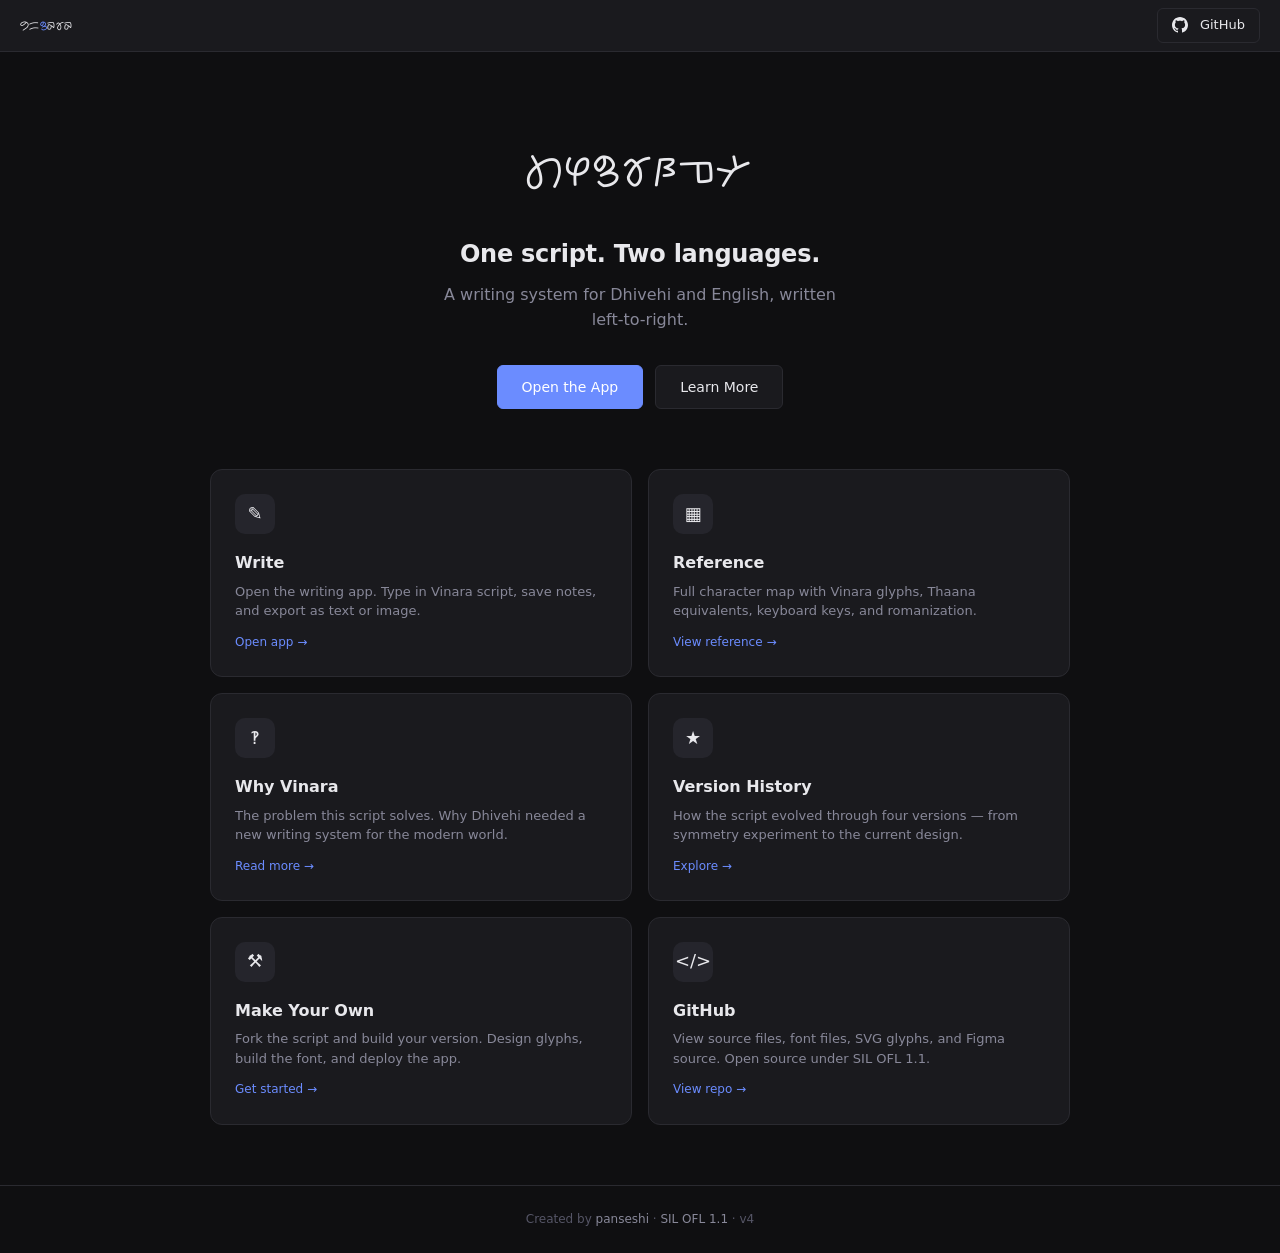
==== index.html @ c8cb887d "initial commit" ====
<!DOCTYPE html>
<html lang="en">
<head>
<meta charset="UTF-8">
<meta name="viewport" content="width=device-width, initial-scale=1.0">
<title>Vinara</title>
<meta name="description" content="Vinara — a writing system for Dhivehi and English">
<link rel="stylesheet" href="style.css">
</head>
<body>

<header>
  <a href="/" class="wordmark">vi<span>n</span>ara</a>
  <div class="header-right">
    <a href="https://github.com/panseshi/vinara" target="_blank" class="btn" style="font-size: 13px;">
      <svg viewBox="0 0 24 24" width="16" height="16" fill="currentColor" style="margin-right: 6px;"><path d="M12 0c-6.626 0-12 5.373-12 12 0 5.302 3.438 9.8 8.207 11.387.599.111.793-.261.793-.577v-2.234c-3.338.726-4.033-1.416-4.033-1.416-.546-1.387-1.333-1.756-1.333-1.756-1.089-.745.083-.729.083-.729 1.205.084 1.839 1.237 1.839 1.237 1.07 1.834 2.807 1.304 3.492.997.107-.775.418-1.305.762-1.604-2.665-.305-5.467-1.334-5.467-5.931 0-1.311.469-2.381 1.236-3.221-.124-.303-.535-1.524.117-3.176 0 0 1.008-.322 3.301 1.23.957-.266 1.983-.399 3.003-.404 1.02.005 2.047.138 3.006.404 2.291-1.552 3.297-1.23 3.297-1.23.653 1.653.242 2.874.118 3.176.77.84 1.235 1.911 1.235 3.221 0 4.609-2.807 5.624-5.479 5.921.43.372.823 1.102.823 2.222v3.293c0 .319.192.694.801.576 4.765-1.589 8.199-6.086 8.199-11.386 0-6.627-5.373-12-12-12z"/></svg>
      GitHub
    </a>
  </div>
</header>

<div class="landing">

  <section class="landing-hero">
    <div class="hero-glyphs">hSnrbLk</div>
    <div class="hero-tagline">One script. Two languages.</div>
    <div class="hero-sub">A writing system for Dhivehi and English, written left-to-right.</div>
    <div class="hero-cta">
      <a href="app/" class="btn btn-primary">Open the App</a>
      <a href="about/" class="btn">Learn More</a>
    </div>
  </section>

  <section class="cards-grid">
    <a href="app/" class="card">
      <div class="card-icon">&#9998;</div>
      <div class="card-title">Write</div>
      <div class="card-desc">Open the writing app. Type in Vinara script, save notes, and export as text or image.</div>
      <div class="card-arrow">Open app &rarr;</div>
    </a>

    <a href="reference/" class="card">
      <div class="card-icon">&#9638;</div>
      <div class="card-title">Reference</div>
      <div class="card-desc">Full character map with Vinara glyphs, Thaana equivalents, keyboard keys, and romanization.</div>
      <div class="card-arrow">View reference &rarr;</div>
    </a>

    <a href="about/" class="card">
      <div class="card-icon">&#8253;</div>
      <div class="card-title">Why Vinara</div>
      <div class="card-desc">The problem this script solves. Why Dhivehi needed a new writing system for the modern world.</div>
      <div class="card-arrow">Read more &rarr;</div>
    </a>

    <a href="origins/" class="card">
      <div class="card-icon">&#9733;</div>
      <div class="card-title">Version History</div>
      <div class="card-desc">How the script evolved through four versions — from symmetry experiment to the current design.</div>
      <div class="card-arrow">Explore &rarr;</div>
    </a>

    <a href="guide/" class="card">
      <div class="card-icon">&#9874;</div>
      <div class="card-title">Make Your Own</div>
      <div class="card-desc">Fork the script and build your version. Design glyphs, build the font, and deploy the app.</div>
      <div class="card-arrow">Get started &rarr;</div>
    </a>

    <a href="https://github.com/panseshi/vinara" target="_blank" class="card">
      <div class="card-icon">&#60;&#47;&#62;</div>
      <div class="card-title">GitHub</div>
      <div class="card-desc">View source files, font files, SVG glyphs, and Figma source. Open source under SIL OFL 1.1.</div>
      <div class="card-arrow">View repo &rarr;</div>
    </a>
  </section>

  <footer class="site-footer">
    Created by <a href="https://github.com/panseshi">panseshi</a> &middot; <a href="LICENSE">SIL OFL 1.1</a> &middot; v4
  </footer>

</div>

<script>
(function() {
  'use strict';
  var saved = localStorage.getItem('vinara_theme');
  if (saved === 'light') document.documentElement.classList.add('light');
})();
</script>

</body>
</html>
---- style.css ----
/* 
  Shared styles across all Vinara pages
  - CSS variables for theming
  - @font-face for Vinara font
  - Base typography
  - Nav component
  - Card component (landing page)
  - Editorial styles (about/origins/guide pages)
  - Minimal functional styles (app/reference pages)
*/

/* ── Font Face ─────────────────────────────────────────────── */
@font-face {
  font-family: 'Vinara';
  src: url('font/vinara.ttf') format('truetype');
  font-weight: normal;
  font-style: normal;
  font-display: swap;
}

/* ── CSS Variables ─────────────────────────────────────────── */
:root {
  --bg: #0f0f11;
  --surface: #1a1a1e;
  --surface-raised: #222228;
  --border: #2a2a30;
  --border-light: #3a3a44;
  --text: #e8e8ec;
  --text-dim: #888899;
  --text-muted: #555566;
  --accent: #6b8cff;
  --accent-hover: #8aa8ff;
  --hover: #25252c;
  --active: #2a2a35;
  --danger: #ff6b6b;
  --danger-bg: rgba(255, 107, 107, 0.1);
  --font-ui: 'Inter', 'Segoe UI', system-ui, -apple-system, sans-serif;
  --font-body: 'Inter', 'Segoe UI', system-ui, -apple-system, sans-serif;
}

.light {
  --bg: #fafafa;
  --surface: #ffffff;
  --surface-raised: #f5f5f7;
  --border: #e2e2e8;
  --border-light: #d0d0d8;
  --text: #1a1a1e;
  --text-dim: #666670;
  --text-muted: #9999a5;
  --accent: #4a6fff;
  --accent-hover: #3a5fee;
  --hover: #f0f0f5;
  --active: #e8e8f0;
  --danger: #e03030;
  --danger-bg: rgba(224, 48, 48, 0.08);
}

/* ── Base Reset ────────────────────────────────────────────── */
*, *::before, *::after {
  box-sizing: border-box;
  margin: 0;
  padding: 0;
}

html {
  scroll-behavior: smooth;
}

body {
  font-family: var(--font-body);
  background: var(--bg);
  color: var(--text);
  line-height: 1.6;
  -webkit-font-smoothing: antialiased;
  -moz-osx-font-smoothing: grayscale;
}

a {
  color: var(--accent);
  text-decoration: none;
}

a:hover {
  color: var(--accent-hover);
  text-decoration: underline;
}

/* ── Typography ────────────────────────────────────────────── */
h1, h2, h3, h4 {
  font-weight: 600;
  line-height: 1.3;
  letter-spacing: -0.01em;
}

h1 { font-size: 2.5rem; }
h2 { font-size: 1.75rem; margin-top: 2.5rem; margin-bottom: 1rem; }
h3 { font-size: 1.25rem; margin-top: 2rem; margin-bottom: 0.75rem; }

p {
  margin-bottom: 1rem;
  color: var(--text-dim);
}

/* ── Buttons ───────────────────────────────────────────────── */
.btn {
  display: inline-flex;
  align-items: center;
  gap: 6px;
  padding: 6px 14px;
  border-radius: 6px;
  border: 1px solid var(--border);
  background: var(--surface);
  color: var(--text);
  font-size: 12px;
  font-family: var(--font-ui);
  cursor: pointer;
  transition: background 0.15s, border-color 0.15s;
}

.btn:hover {
  background: var(--hover);
  border-color: var(--border-light);
}

.btn-primary {
  background: var(--accent);
  border-color: var(--accent);
  color: #fff;
}

.btn-primary:hover {
  background: var(--accent-hover);
  border-color: var(--accent-hover);
}

.icon-btn {
  width: 32px;
  height: 32px;
  display: flex;
  align-items: center;
  justify-content: center;
  border-radius: 6px;
  border: none;
  background: transparent;
  color: var(--text-dim);
  cursor: pointer;
  transition: background 0.15s, color 0.15s;
}

.icon-btn:hover {
  background: var(--hover);
  color: var(--text);
}

.icon-btn svg {
  width: 18px;
  height: 18px;
  stroke: currentColor;
  fill: none;
  stroke-width: 2;
  stroke-linecap: round;
  stroke-linejoin: round;
}

/* ── Header / Nav ──────────────────────────────────────────── */
header {
  display: flex;
  align-items: center;
  justify-content: space-between;
  padding: 0 20px;
  height: 52px;
  border-bottom: 1px solid var(--border);
  background: var(--surface);
  position: sticky;
  top: 0;
  z-index: 10;
}

.wordmark {
  font-family: 'Vinara', serif;
  font-size: 20px;
  letter-spacing: 0.02em;
  color: var(--text);
  text-decoration: none;
}

.wordmark span {
  color: var(--accent);
}

.wordmark:hover {
  text-decoration: none;
  color: var(--text);
}

.header-right {
  display: flex;
  align-items: center;
  gap: 8px;
}

.theme-btn {
  display: flex;
  align-items: center;
  gap: 6px;
  padding: 4px 10px;
  border-radius: 6px;
  border: none;
  background: transparent;
  color: var(--text-dim);
  font-size: 12px;
  font-family: var(--font-ui);
  cursor: pointer;
  transition: background 0.15s, color 0.15s;
}

.theme-btn:hover {
  background: var(--hover);
  color: var(--text);
}

.theme-btn svg {
  width: 16px;
  height: 16px;
  stroke: currentColor;
  fill: none;
  stroke-width: 2;
  stroke-linecap: round;
  stroke-linejoin: round;
}

.theme-label {
  display: none;
}

@media (min-width: 600px) {
  .theme-label {
    display: inline;
  }
}

/* ── Tabs ──────────────────────────────────────────────────── */
.tabs {
  display: flex;
  gap: 2px;
  background: var(--bg);
  padding: 3px;
  border-radius: 8px;
  border: 1px solid var(--border);
}

.tab {
  padding: 5px 14px;
  border: none;
  background: transparent;
  color: var(--text-dim);
  font-size: 13px;
  font-family: var(--font-ui);
  border-radius: 5px;
  cursor: pointer;
  transition: background 0.15s, color 0.15s;
}

.tab.active {
  background: var(--surface);
  color: var(--text);
  box-shadow: 0 1px 2px rgba(0,0,0,0.1);
}

/* ── Landing Page ────────────────────────────────────────── */
.landing {
  min-height: 100vh;
  display: flex;
  flex-direction: column;
}

.landing-hero {
  text-align: center;
  padding: 80px 20px 60px;
}

.hero-glyphs {
  font-family: 'Vinara', serif;
  font-size: 72px;
  line-height: 1.1;
  margin-bottom: 24px;
  color: var(--text);
  letter-spacing: 0.04em;
}

.hero-tagline {
  font-size: 1.5rem;
  font-weight: 600;
  color: var(--text);
  margin-bottom: 8px;
  letter-spacing: -0.01em;
}

.hero-sub {
  font-size: 1rem;
  color: var(--text-dim);
  max-width: 400px;
  margin: 0 auto 32px;
}

.hero-cta {
  display: flex;
  gap: 12px;
  justify-content: center;
  flex-wrap: wrap;
}

.hero-cta .btn {
  padding: 10px 24px;
  font-size: 14px;
}

/* Cards */
.cards-grid {
  display: grid;
  grid-template-columns: repeat(auto-fit, minmax(280px, 1fr));
  gap: 16px;
  max-width: 900px;
  margin: 0 auto;
  padding: 0 20px 60px;
}

.card {
  background: var(--surface);
  border: 1px solid var(--border);
  border-radius: 12px;
  padding: 24px;
  transition: transform 0.15s, border-color 0.15s, box-shadow 0.15s;
  text-decoration: none;
  color: inherit;
  display: block;
}

.card:hover {
  transform: translateY(-2px);
  border-color: var(--border-light);
  box-shadow: 0 4px 20px rgba(0,0,0,0.1);
  text-decoration: none;
  color: inherit;
}

.card-icon {
  width: 40px;
  height: 40px;
  border-radius: 10px;
  background: var(--hover);
  display: flex;
  align-items: center;
  justify-content: center;
  margin-bottom: 16px;
  font-size: 18px;
}

.card-title {
  font-size: 16px;
  font-weight: 600;
  margin-bottom: 6px;
  color: var(--text);
}

.card-desc {
  font-size: 13px;
  color: var(--text-dim);
  line-height: 1.5;
}

.card-arrow {
  margin-top: 12px;
  font-size: 12px;
  color: var(--accent);
  font-weight: 500;
}

/* ── Footer ────────────────────────────────────────────────── */
.site-footer {
  text-align: center;
  padding: 24px 20px;
  border-top: 1px solid var(--border);
  font-size: 12px;
  color: var(--text-muted);
  margin-top: auto;
}

.site-footer a {
  color: var(--text-dim);
}

.site-footer a:hover {
  color: var(--accent);
}

/* ── Editorial Pages ─────────────────────────────────────── */
.editorial {
  max-width: 700px;
  margin: 0 auto;
  padding: 40px 20px 80px;
}

.editorial h1 {
  font-size: 2rem;
  margin-bottom: 0.5rem;
}

.editorial .subtitle {
  font-size: 1.1rem;
  color: var(--text-dim);
  margin-bottom: 2rem;
}

.editorial h2 {
  font-size: 1.4rem;
  margin-top: 2.5rem;
  padding-bottom: 0.5rem;
  border-bottom: 1px solid var(--border);
}

.editorial p {
  font-size: 1rem;
  line-height: 1.8;
  color: var(--text-dim);
}

.editorial strong {
  color: var(--text);
  font-weight: 600;
}

/* Pull quote */
.pull-quote {
  font-family: 'Vinara', serif;
  font-size: 1.6rem;
  line-height: 1.5;
  color: var(--text);
  text-align: center;
  padding: 32px 24px;
  margin: 32px 0;
  border-top: 1px solid var(--border);
  border-bottom: 1px solid var(--border);
}

/* Character display */
.char-display {
  display: flex;
  align-items: center;
  gap: 20px;
  padding: 20px 0;
  border-bottom: 1px solid var(--border);
}

.char-glyph {
  font-family: 'Vinara', serif;
  font-size: 64px;
  line-height: 1;
  color: var(--text);
  min-width: 80px;
  text-align: center;
}

.char-info h3 {
  margin: 0 0 4px;
  font-size: 1.1rem;
}

.char-info p {
  margin: 0;
  font-size: 0.9rem;
}

/* Section divider */
.section-divider {
  height: 1px;
  background: var(--border);
  margin: 40px 0;
  border: none;
}

/* Version history */
.version-item {
  display: flex;
  gap: 16px;
  padding: 16px 0;
  border-bottom: 1px solid var(--border);
}

.version-badge {
  font-size: 11px;
  font-weight: 600;
  text-transform: uppercase;
  letter-spacing: 0.06em;
  padding: 2px 10px;
  border-radius: 20px;
  background: var(--hover);
  color: var(--text-dim);
  white-space: nowrap;
  height: fit-content;
}

.version-content p {
  margin: 0;
}

/* CTA block */
.cta-block {
  background: var(--surface-raised);
  border: 1px solid var(--border);
  border-radius: 12px;
  padding: 24px;
  margin-top: 40px;
  text-align: center;
}

.cta-block p {
  margin-bottom: 16px;
  color: var(--text);
}

/* ── Reference Page ────────────────────────────────────────── */
.reference-page {
  max-width: 900px;
  margin: 0 auto;
  padding: 24px 20px 60px;
}

.reference-page h1 {
  font-size: 1.5rem;
  margin-bottom: 4px;
}

.reference-intro {
  color: var(--text-dim);
  font-size: 14px;
  margin-bottom: 24px;
}

.ref-table-wrap {
  overflow-x: auto;
  margin-bottom: 32px;
}

.ref-table {
  width: 100%;
  border-collapse: collapse;
  font-size: 14px;
}

.ref-table th {
  text-align: left;
  padding: 10px 12px;
  border-bottom: 2px solid var(--border);
  font-size: 11px;
  font-weight: 600;
  text-transform: uppercase;
  letter-spacing: 0.06em;
  color: var(--text-dim);
  white-space: nowrap;
}

.ref-table td {
  padding: 10px 12px;
  border-bottom: 1px solid var(--border);
  vertical-align: middle;
}

.ref-table tr:hover td {
  background: var(--hover);
}

.ref-table .cell-glyph {
  font-family: 'Vinara', serif;
  font-size: 28px;
  line-height: 1;
}

.ref-table .cell-thaana {
  font-family: 'Noto Sans Thaana', 'Thaana', sans-serif;
  font-size: 20px;
}

.ref-table .cell-key {
  font-family: monospace;
  font-size: 13px;
  background: var(--hover);
  padding: 2px 8px;
  border-radius: 4px;
}

/* Keyboard map */
.keyboard-map {
  display: grid;
  grid-template-columns: repeat(10, 1fr);
  gap: 4px;
  max-width: 700px;
  margin: 0 auto 32px;
}

.kb-key {
  aspect-ratio: 1;
  display: flex;
  flex-direction: column;
  align-items: center;
  justify-content: center;
  border: 1px solid var(--border);
  border-radius: 6px;
  background: var(--surface);
  font-size: 11px;
  padding: 4px;
}

.kb-key .kb-glyph {
  font-family: 'Vinara', serif;
  font-size: 18px;
  line-height: 1;
}

.kb-key .kb-shift {
  font-family: 'Vinara', serif;
  font-size: 12px;
  color: var(--text-dim);
  margin-top: 2px;
}

.kb-key.vowel {
  border-color: var(--accent);
  background: rgba(107, 140, 255, 0.05);
}

.kb-key.extra {
  border-color: #f0a030;
  background: rgba(240, 160, 48, 0.05);
}

/* ── Back Nav ──────────────────────────────────────────────── */
.back-nav {
  display: inline-flex;
  align-items: center;
  gap: 8px;
  padding: 8px 0;
  color: var(--text-dim);
  font-size: 14px;
  transition: color 0.15s;
}

.back-nav:hover {
  color: var(--text);
  text-decoration: none;
}

.back-nav svg {
  width: 16px;
  height: 16px;
  stroke: currentColor;
  fill: none;
  stroke-width: 2;
  stroke-linecap: round;
  stroke-linejoin: round;
}

/* ── Code blocks ───────────────────────────────────────────── */
code {
  font-family: 'SF Mono', Monaco, 'Cascadia Code', monospace;
  font-size: 0.85em;
  background: var(--hover);
  padding: 2px 6px;
  border-radius: 4px;
  color: var(--text);
}

pre {
  background: var(--surface-raised);
  border: 1px solid var(--border);
  border-radius: 8px;
  padding: 16px;
  overflow-x: auto;
  margin: 16px 0;
}

pre code {
  background: none;
  padding: 0;
  font-size: 13px;
  line-height: 1.6;
}

/* ── Lists ─────────────────────────────────────────────────── */
ul, ol {
  margin: 0 0 1rem 1.5rem;
  color: var(--text-dim);
}

li {
  margin-bottom: 0.5rem;
}

/* ── Tables ───────────────────────────────────────────────── */
table {
  width: 100%;
  border-collapse: collapse;
  margin: 16px 0;
  font-size: 14px;
}

th, td {
  padding: 8px 12px;
  border: 1px solid var(--border);
  text-align: left;
}

th {
  background: var(--surface-raised);
  font-weight: 600;
  font-size: 12px;
  text-transform: uppercase;
  letter-spacing: 0.04em;
}

/* ── Hamburger ─────────────────────────────────────────────── */
.hamburger {
  display: none;
  width: 32px;
  height: 32px;
  align-items: center;
  justify-content: center;
  border-radius: 6px;
  border: none;
  background: transparent;
  color: var(--text-dim);
  cursor: pointer;
}

.hamburger:hover {
  background: var(--hover);
  color: var(--text);
}

.hamburger svg {
  width: 18px;
  height: 18px;
  stroke: currentColor;
  fill: none;
  stroke-width: 2;
  stroke-linecap: round;
}

@media (max-width: 600px) {
  .hamburger {
    display: flex;
  }
  .hero-glyphs {
    font-size: 48px;
  }
  .hero-tagline {
    font-size: 1.2rem;
  }
  .cards-grid {
    grid-template-columns: 1fr;
  }
  .keyboard-map {
    grid-template-columns: repeat(5, 1fr);
  }
  .char-display {
    flex-direction: column;
    text-align: center;
    gap: 12px;
  }
  .char-glyph {
    font-size: 48px;
  }
  .version-item {
    flex-direction: column;
    gap: 8px;
  }
}
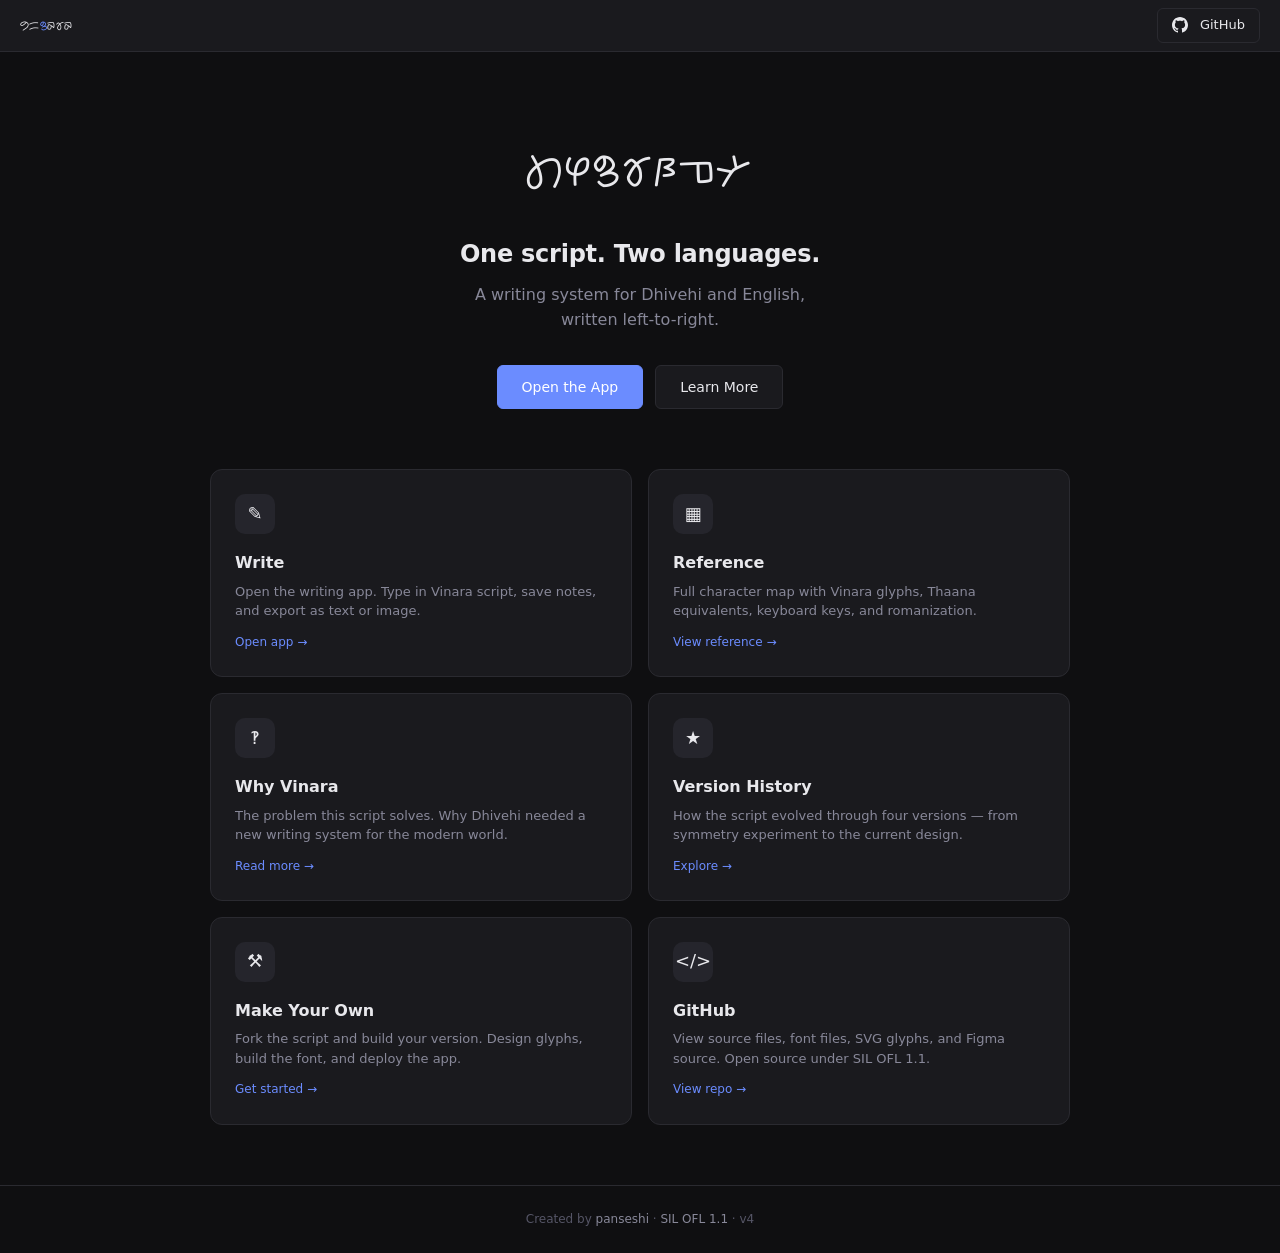
==== commit 985ed14f: "update page structure" ====
--- a/index.html
+++ b/index.html
@@ -24,10 +24,10 @@
   <section class="landing-hero">
     <div class="hero-glyphs">hSnrbLk</div>
     <div class="hero-tagline">One script. Two languages.</div>
-    <div class="hero-sub">A writing system for Dhivehi and English, written left-to-right.</div>
+    <div class="hero-sub">A writing system for Dhivehi and English,<br>written left-to-right.</div>
     <div class="hero-cta">
       <a href="app/" class="btn btn-primary">Open the App</a>
-      <a href="about/" class="btn">Learn More</a>
+      <a href="pages/about.html" class="btn">Learn More</a>
     </div>
   </section>
 
@@ -39,28 +39,28 @@
       <div class="card-arrow">Open app &rarr;</div>
     </a>
 
-    <a href="reference/" class="card">
+    <a href="pages/reference.html" class="card">
       <div class="card-icon">&#9638;</div>
       <div class="card-title">Reference</div>
       <div class="card-desc">Full character map with Vinara glyphs, Thaana equivalents, keyboard keys, and romanization.</div>
       <div class="card-arrow">View reference &rarr;</div>
     </a>
 
-    <a href="about/" class="card">
+    <a href="pages/about.html" class="card">
       <div class="card-icon">&#8253;</div>
       <div class="card-title">Why Vinara</div>
       <div class="card-desc">The problem this script solves. Why Dhivehi needed a new writing system for the modern world.</div>
       <div class="card-arrow">Read more &rarr;</div>
     </a>
 
-    <a href="origins/" class="card">
+    <a href="pages/origins.html" class="card">
       <div class="card-icon">&#9733;</div>
       <div class="card-title">Version History</div>
       <div class="card-desc">How the script evolved through four versions — from symmetry experiment to the current design.</div>
       <div class="card-arrow">Explore &rarr;</div>
     </a>
 
-    <a href="guide/" class="card">
+    <a href="pages/guide.html" class="card">
       <div class="card-icon">&#9874;</div>
       <div class="card-title">Make Your Own</div>
       <div class="card-desc">Fork the script and build your version. Design glyphs, build the font, and deploy the app.</div>
